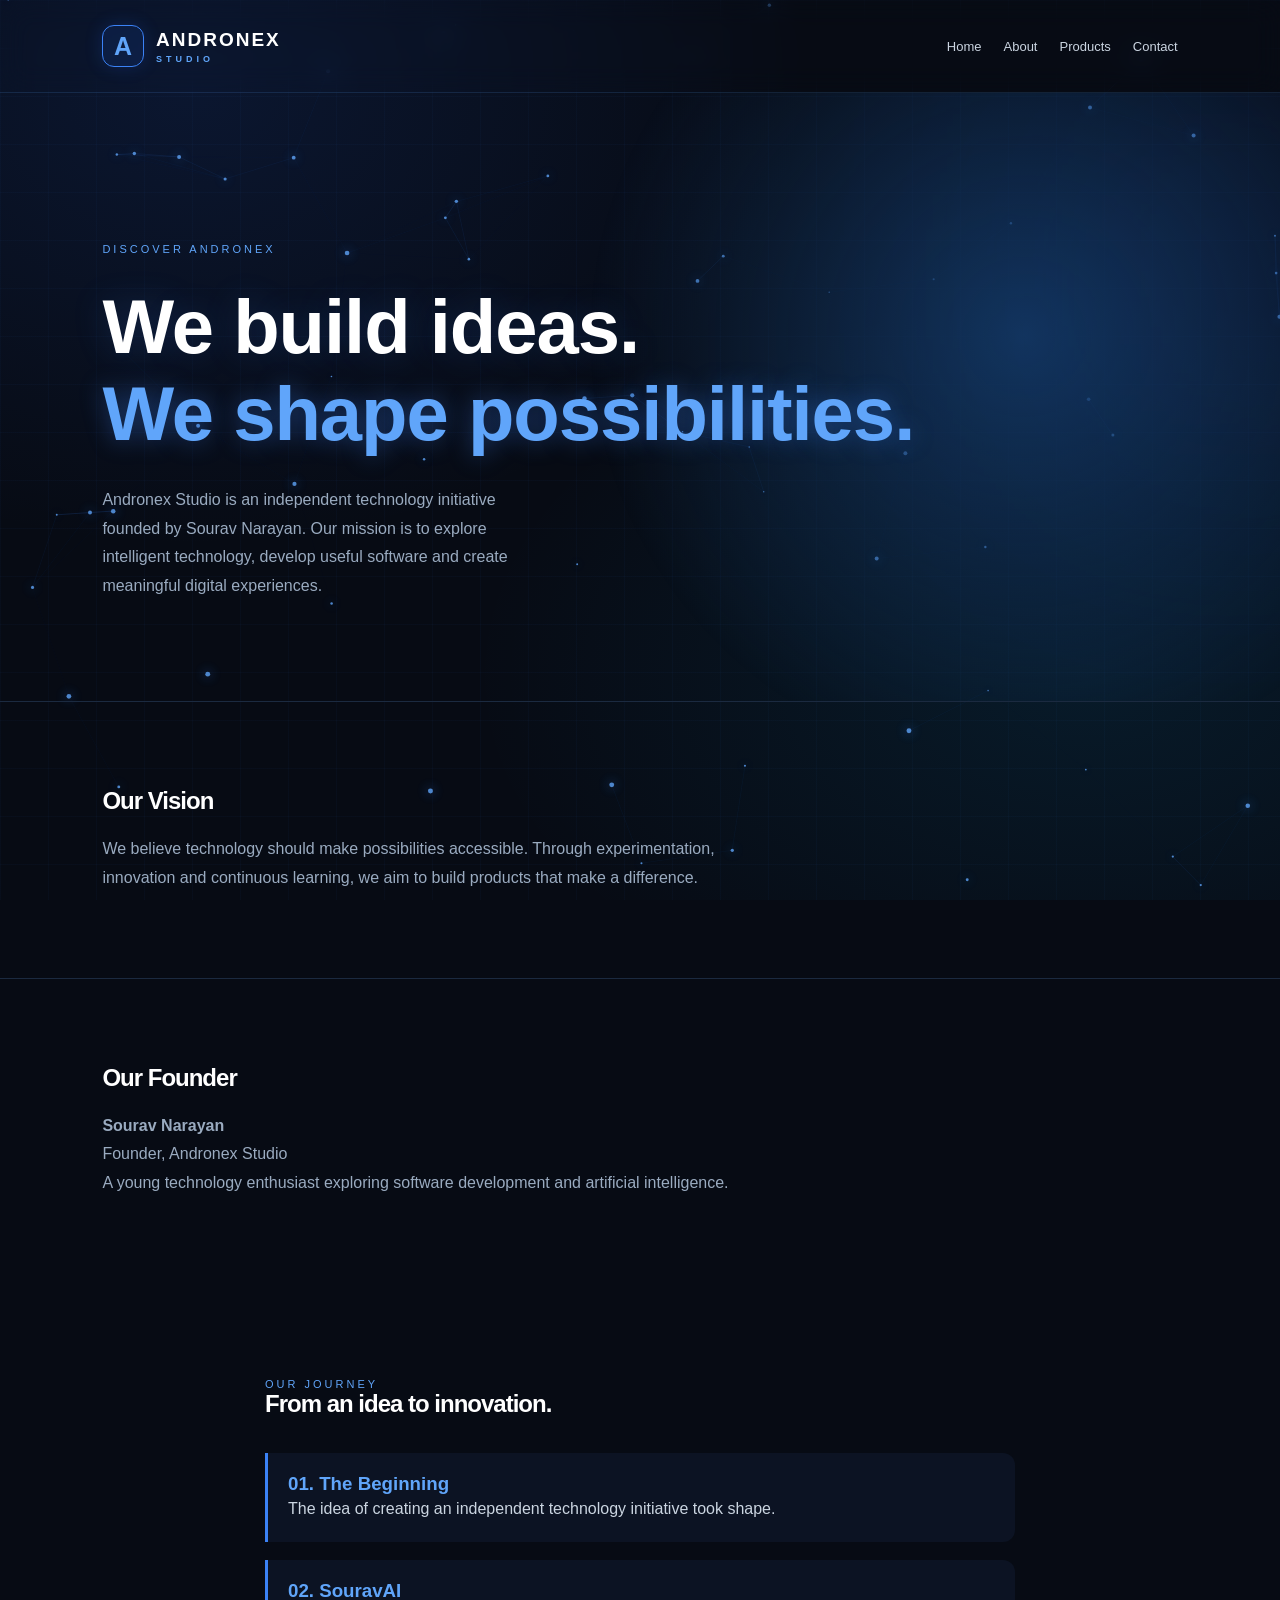
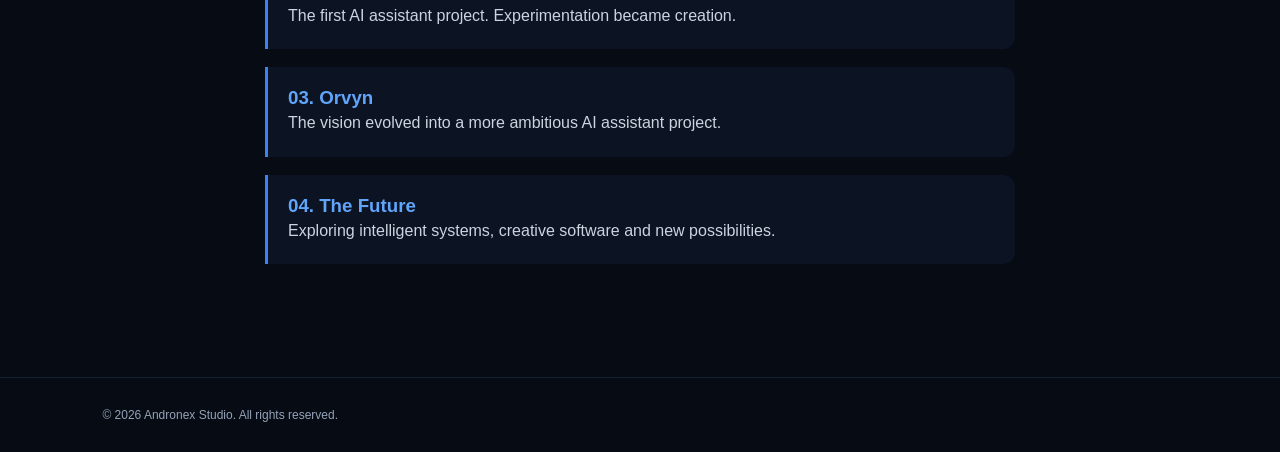
==== about.html @ 6e64b2ae "Add files via upload Andronexstudio website" ====
<!DOCTYPE html>
<html lang="en">

<head>
  <meta name="theme-color" content="#070b14">
  <meta name="robots" content="index, follow">
  <meta charset="UTF-8">
  <meta name="viewport" content="width=device-width, initial-scale=1.0">
  <meta name="theme-color" content="#070b14">
  <meta name="description" content="Discover Andronex Studio, its founder, vision and journey from SouravAI to Orvyn.">

  <title>About | Andronex Studio</title>
  <link rel="stylesheet" href="styles.css">
</head>

<body>

<canvas id="neural-bg"></canvas>

<header>
  <a href="index.html" class="brand">
    <div class="brand-symbol">A</div>
    <div class="brand-name">
      ANDRONEX
      <span>STUDIO</span>
    </div>
  </a>

  <nav>
    <a href="index.html">Home</a>
    <a href="about.html">About</a>
    <a href="products.html">Products</a>
    <a href="contact.html">Contact</a>
  </nav>
</header>

<main class="hero">

  <div class="tag">DISCOVER ANDRONEX</div>

  <h1>
    We build ideas.<br>
    <span>We shape possibilities.</span>
  </h1>

  <p>
    Andronex Studio is an independent technology
    initiative founded by Sourav Narayan.

    Our mission is to explore intelligent technology,
    develop useful software and create meaningful
    digital experiences.
  </p>

</main>

<section class="about">

  <h2>Our Vision</h2>

  <p>
    We believe technology should make possibilities
    accessible. Through experimentation, innovation
    and continuous learning, we aim to build products
    that make a difference.
  </p>

</section>

<section class="about">

  <h2>Our Founder</h2>

  <p>
    <strong>Sourav Narayan</strong><br>
    Founder, Andronex Studio
  </p>

  <p>
    A young technology enthusiast exploring software
    development and artificial intelligence.
  </p>

</section>

<section class="timeline">

  <div class="tag">OUR JOURNEY</div>

  <h2>From an idea to innovation.</h2>

  <div class="timeline-card">
    <h3>01. The Beginning</h3>
    <p>
      The idea of creating an independent
      technology initiative took shape.
    </p>
  </div>

  <div class="timeline-card">
    <h3>02. SouravAI</h3>
    <p>
      The first AI assistant project.
      Experimentation became creation.
    </p>
  </div>

  <div class="timeline-card">
    <h3>03. Orvyn</h3>
    <p>
      The vision evolved into a more ambitious
      AI assistant project.
    </p>
  </div>

  <div class="timeline-card">
    <h3>04. The Future</h3>
    <p>
      Exploring intelligent systems,
      creative software and new possibilities.
    </p>
  </div>

</section>

<footer>
  © 2026 Andronex Studio. All rights reserved.
</footer>

<script src="script.js"></script>

</body>
</html>
---- styles.css ----
* {
  margin: 0;
  padding: 0;
  box-sizing: border-box;
}

body {
  background: #070b14;
  color: white;
  font-family: Arial, sans-serif;
}

header {
  display: flex;
  justify-content: space-between;
  align-items: center;
  padding: 25px 8%;
  border-bottom: 1px solid #1b2a40;
}

.logo {
  font-size: 21px;
  font-weight: bold;
  letter-spacing: 2px;
}

.logo span {
  display: block;
  color: #60a5fa;
  font-size: 10px;
  letter-spacing: 5px;
}

nav {
  display: flex;
  gap: 22px;
}

nav a {
  color: #aabbd0;
  text-decoration: none;
  font-size: 13px;
}

nav a:hover {
  color: #60a5fa;
}

.hero {
  min-height: 590px;
  padding: 150px 8% 100px;
  background:
    radial-gradient(
      circle at 80% 40%,
      #12335b 0%,
      transparent 40%
    );
}

.tag {
  color: #60a5fa;
  font-size: 11px;
  letter-spacing: 3px;
}

h1 {
  font-size: clamp(38px, 7vw, 76px);
  margin: 28px 0;
  line-height: 1.15;
}

h1 span {
  color: #60a5fa;
}

.hero p {
  color: #9aabc0;
  max-width: 450px;
  line-height: 1.8;
}

.btn {
  display: inline-block;
  margin-top: 30px;
  padding: 15px 24px;
  background: #60a5fa;
  color: #07101e;
  text-decoration: none;
  border-radius: 5px;
  font-weight: bold;
}

.about {
  padding: 85px 8%;
  border-top: 1px solid #1b2a40;
}

.about h2 {
  margin-bottom: 20px;
}

.about p {
  color: #9aabc0;
  line-height: 1.8;
  max-width: 650px;
}

footer {
  padding: 30px 8%;
  color: #71839a;
  border-top: 1px solid #1b2a40;
  font-size: 12px;
}

@media(max-width: 600px) {
  header {
    flex-direction: column;
    gap: 20px;
  }

  nav {
    gap: 13px;
    flex-wrap: wrap;
    justify-content: center;
  }

  .hero {
    padding-top: 110px;
  }
}

/* ===== ANDRONEX PREMIUM UPGRADE ===== */

html {
    scroll-behavior: smooth;
}

body {
    background:
        radial-gradient(ellipse at 15% 10%, rgba(37, 99, 235, 0.13), transparent 40%),
        radial-gradient(ellipse at 85% 75%, rgba(14, 165, 233, 0.10), transparent 40%),
        #070b14;
    background-attachment: fixed;
}

/* Selection */
::selection {
    background: #2563eb;
    color: white;
}

/* Header */
header {
    backdrop-filter: blur(14px);
    -webkit-backdrop-filter: blur(14px);
    border-bottom: 1px solid rgba(96, 165, 250, 0.15);
}

/* Navigation */
nav a {
    transition: color 0.3s ease, text-shadow 0.3s ease;
}

nav a:hover {
    color: #60a5fa;
    text-shadow: 0 0 12px rgba(96, 165, 250, 0.7);
}

/* Main headings */
h1, h2 {
    letter-spacing: -1px;
}

h1 {
    text-shadow: 0 0 35px rgba(59, 130, 246, 0.2);
}

/* Buttons and links */
button, .btn {
    transition: all 0.3s ease;
}

button:hover, .btn:hover {
    transform: translateY(-3px);
    box-shadow: 0 0 22px rgba(59, 130, 246, 0.35);
}

/* Cards */
.card, .product-card {
    background: rgba(15, 23, 42, 0.65);
    border: 1px solid rgba(96, 165, 250, 0.16);
    border-radius: 16px;
    padding: 24px;
    transition: all 0.3s ease;
}

.card:hover, .product-card:hover {
    transform: translateY(-6px);
    border-color: rgba(96, 165, 250, 0.6);
    box-shadow: 0 12px 35px rgba(0, 80, 255, 0.12);
}

/* Footer */
footer {
    border-top: 1px solid rgba(96, 165, 250, 0.15);
    color: #94a3b8;
}

/* Mobile adjustments */
@media (max-width: 600px) {
    h1 {
        font-size: 2.2rem;
    }

    .card, .product-card {
        padding: 18px;
    }
}

/* ===== ANDRONEX BRAND IDENTITY ===== */

.brand {
    display: flex;
    align-items: center;
    gap: 12px;
    text-decoration: none;
}

.brand-symbol {
    width: 42px;
    height: 42px;
    display: grid;
    place-items: center;
    border: 1px solid #3b82f6;
    border-radius: 12px;
    color: #60a5fa;
    font-size: 25px;
    font-weight: 900;
    background: rgba(37, 99, 235, 0.12);
    box-shadow: 0 0 18px rgba(37, 99, 235, 0.2);
}

.brand-name {
    color: white;
    font-size: 19px;
    font-weight: 800;
    letter-spacing: 2px;
}

.brand-name span {
    display: block;
    color: #60a5fa;
    font-size: 9px;
    letter-spacing: 4px;
    margin-top: 3px;
}

/* Hero branding */
.hero {
    position: relative;
    overflow: hidden;
}

.hero::before {
    content: "";
    position: absolute;
    width: 260px;
    height: 260px;
    background: #2563eb;
    filter: blur(140px);
    opacity: 0.16;
    top: 10%;
    right: -80px;
    pointer-events: none;
}

.hero h1 span {
    color: #60a5fa;
    text-shadow: 0 0 25px rgba(59, 130, 246, 0.4);
}

header {
    display: flex;
    align-items: center;
    justify-content: space-between;
    flex-wrap: wrap;
    gap: 15px;
}

nav {
    display: flex;
    align-items: center;
    gap: 22px;
}

@media (max-width: 600px) {
    header {
        justify-content: center;
    }

    nav {
        justify-content: center;
        flex-wrap: wrap;
        gap: 15px;
    }
}

/* ===== PRODUCTS SHOWCASE ===== */

.products-section {
    max-width: 1000px;
    margin: 40px auto 80px;
    padding: 20px;
    display: grid;
    grid-template-columns: repeat(2, 1fr);
    gap: 25px;
}

.product-card {
    min-height: 240px;
}

.product-card h2 {
    font-size: 32px;
    color: #60a5fa;
    letter-spacing: 3px;
}

.product-card p {
    color: #cbd5e1;
    line-height: 1.7;
}

.product-card .status {
    color: #60a5fa;
    font-size: 13px;
    margin-top: 20px;
}

@media (max-width: 600px) {
    .products-section {
        grid-template-columns: 1fr;
    }
}

/* ===== NEURAL NETWORK BACKGROUND ===== */

#neural-bg {
    position: fixed;
    inset: 0;
    width: 100%;
    height: 100%;
    z-index: -1;
    pointer-events: none;
    opacity: 0.8;
}

body {
    position: relative;
    isolation: isolate;
}

header, main, section, footer {
    position: relative;
    z-index: 1;
}

/* Subtle futuristic grid */
body::after {
    content: "";
    position: fixed;
    inset: 0;
    z-index: -1;
    pointer-events: none;
    background-image:
        linear-gradient(rgba(59,130,246,0.035) 1px, transparent 1px),
        linear-gradient(90deg, rgba(59,130,246,0.035) 1px, transparent 1px);
    background-size: 48px 48px;
}

/* ===== CINEMATIC ENTRANCE ===== */

@keyframes fadeUp {
    from {
        opacity: 0;
        transform: translateY(35px);
        filter: blur(8px);
    }

    to {
        opacity: 1;
        transform: translateY(0);
        filter: blur(0);
    }
}

@keyframes logoReveal {
    from {
        opacity: 0;
        transform: scale(0.8);
        filter: blur(10px);
    }

    to {
        opacity: 1;
        transform: scale(1);
        filter: blur(0);
    }
}

.brand {
    animation: logoReveal 1s ease-out both;
}

.hero .tag {
    animation: fadeUp 0.8s ease-out 0.2s both;
}

.hero h1 {
    animation: fadeUp 1s ease-out 0.4s both;
}

.hero p {
    animation: fadeUp 1s ease-out 0.6s both;
}

.hero .btn {
    animation: fadeUp 1s ease-out 0.8s both;
}

.about, .products-section {
    animation: fadeUp 1s ease-out both;
}

/* Respect reduced-motion preferences */
@media (prefers-reduced-motion: reduce) {
    *, *::before, *::after {
        animation-duration: 0.01ms !important;
        animation-iteration-count: 1 !important;
        scroll-behavior: auto !important;
    }
}

.btn {
    display: inline-block;
    padding: 14px 25px;
    border: 1px solid #3b82f6;
    border-radius: 8px;
    background: linear-gradient(135deg, #2563eb, #1d4ed8);
    color: white;
    text-decoration: none;
    font-weight: 600;
    box-shadow: 0 0 18px rgba(37, 99, 235, 0.25);
}

.btn:hover {
    background: linear-gradient(135deg, #3b82f6, #2563eb);
    box-shadow: 0 0 30px rgba(59, 130, 246, 0.55);
}

/* ===== PROFESSIONAL NAVIGATION ===== */

nav a {
    position: relative;
    text-decoration: none;
    color: #cbd5e1;
    padding: 8px 0;
}

nav a::after {
    content: "";
    position: absolute;
    bottom: 0;
    left: 0;
    width: 0;
    height: 2px;
    background: #60a5fa;
    transition: width 0.3s ease;
}

nav a:hover::after {
    width: 100%;
}

nav a:hover {
    color: #60a5fa;
}

@media(max-width: 600px) {
    nav {
        width: 100%;
        justify-content: center;
    }

    nav a {
        font-size: 13px;
    }
}
/* ===== STUDIO TIMELINE ===== */

.timeline {
    max-width: 800px;
    margin: 70px auto;
    padding: 25px;
}

.timeline h2 {
    margin-bottom: 35px;
}

.timeline-card {
    padding: 20px;
    margin: 18px 0;
    border-left: 3px solid #3b82f6;
    background: rgba(15, 23, 42, 0.7);
    border-radius: 0 12px 12px 0;
    transition: 0.3s ease;
}

.timeline-card:hover {
    transform: translateX(7px);
    background: rgba(30, 58, 138, 0.2);
}

.timeline-card h3 {
    color: #60a5fa;
}

.timeline-card p {
    color: #cbd5e1;
    line-height: 1.7;
}

/* ===== FINAL PERFORMANCE POLISH ===== */

img {
    max-width: 100%;
    height: auto;
}

* {
    box-sizing: border-box;
}

body {
    margin: 0;
    overflow-x: hidden;
}

a:focus-visible {
    outline: 2px solid #60a5fa;
    outline-offset: 5px;
}

@media (max-width: 600px) {
    .hero {
        padding: 70px 20px;
    }

    .about {
        padding: 30px 20px;
    }
}
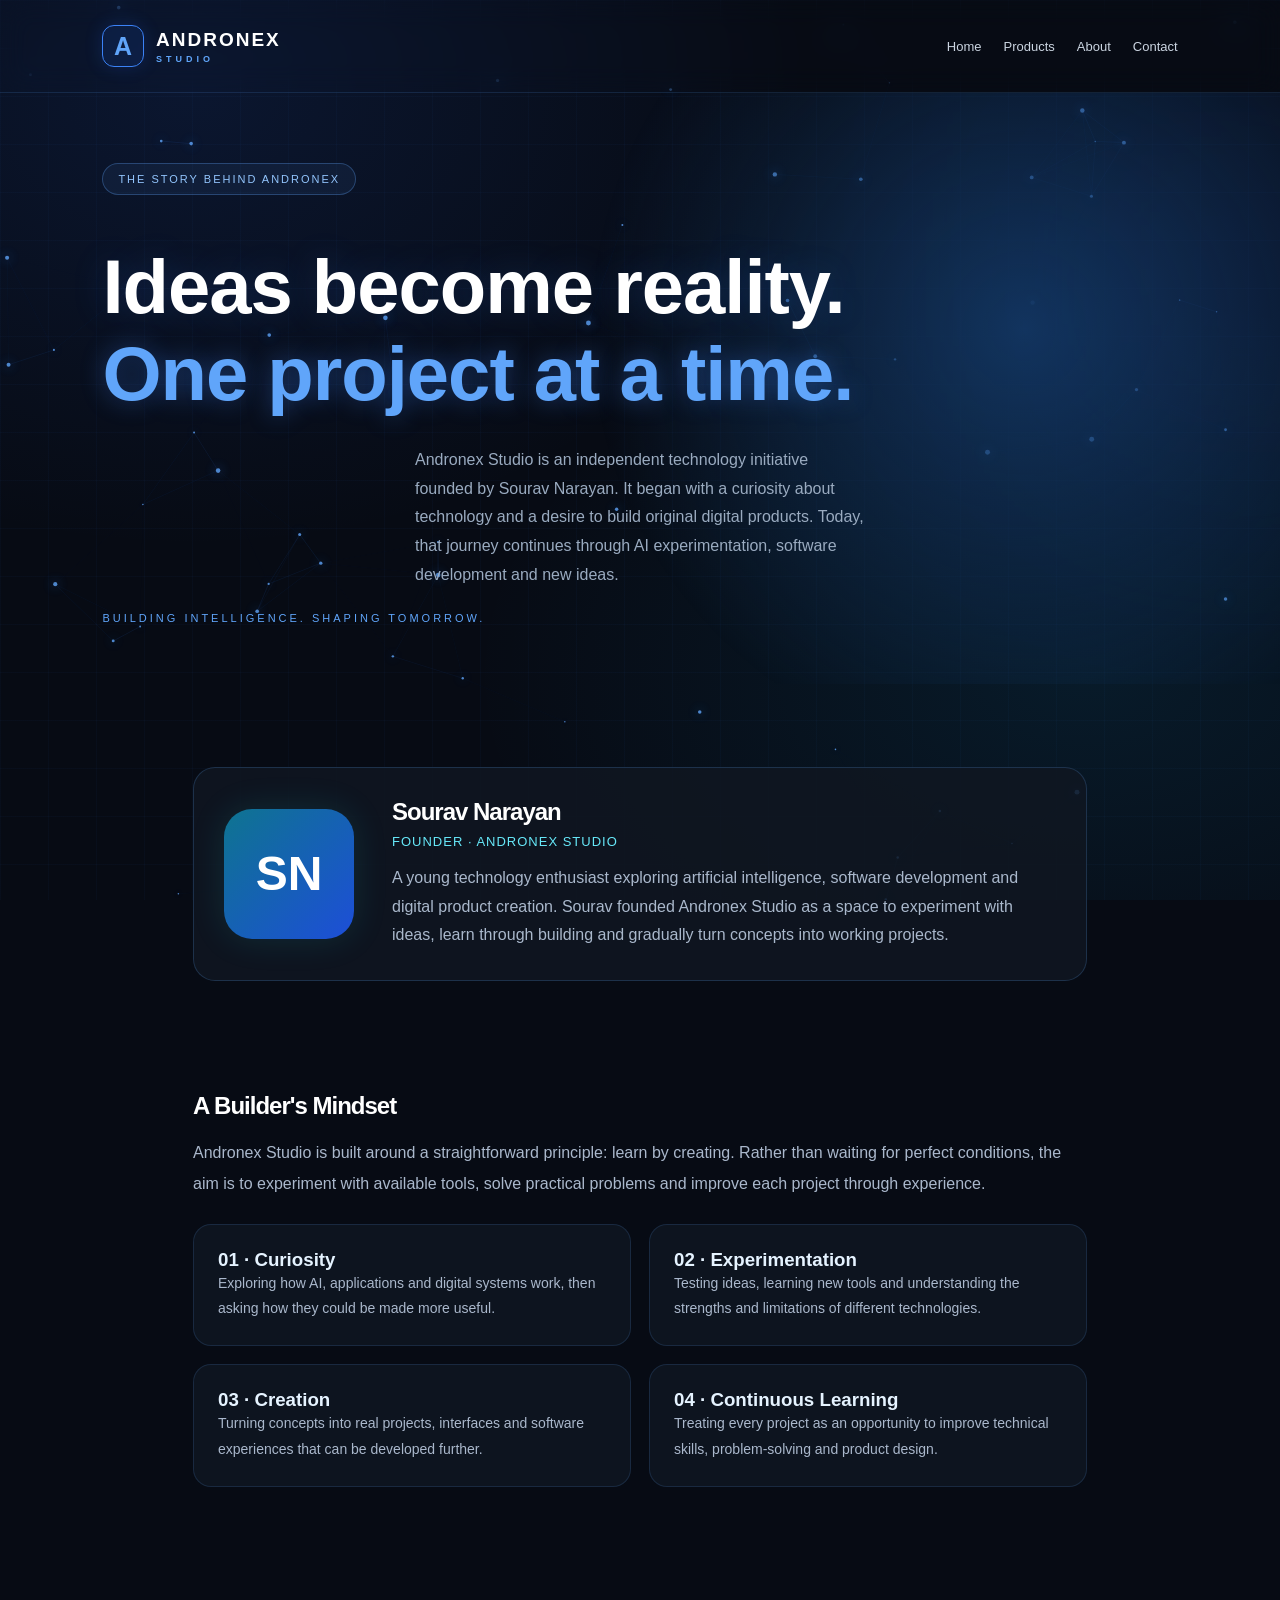
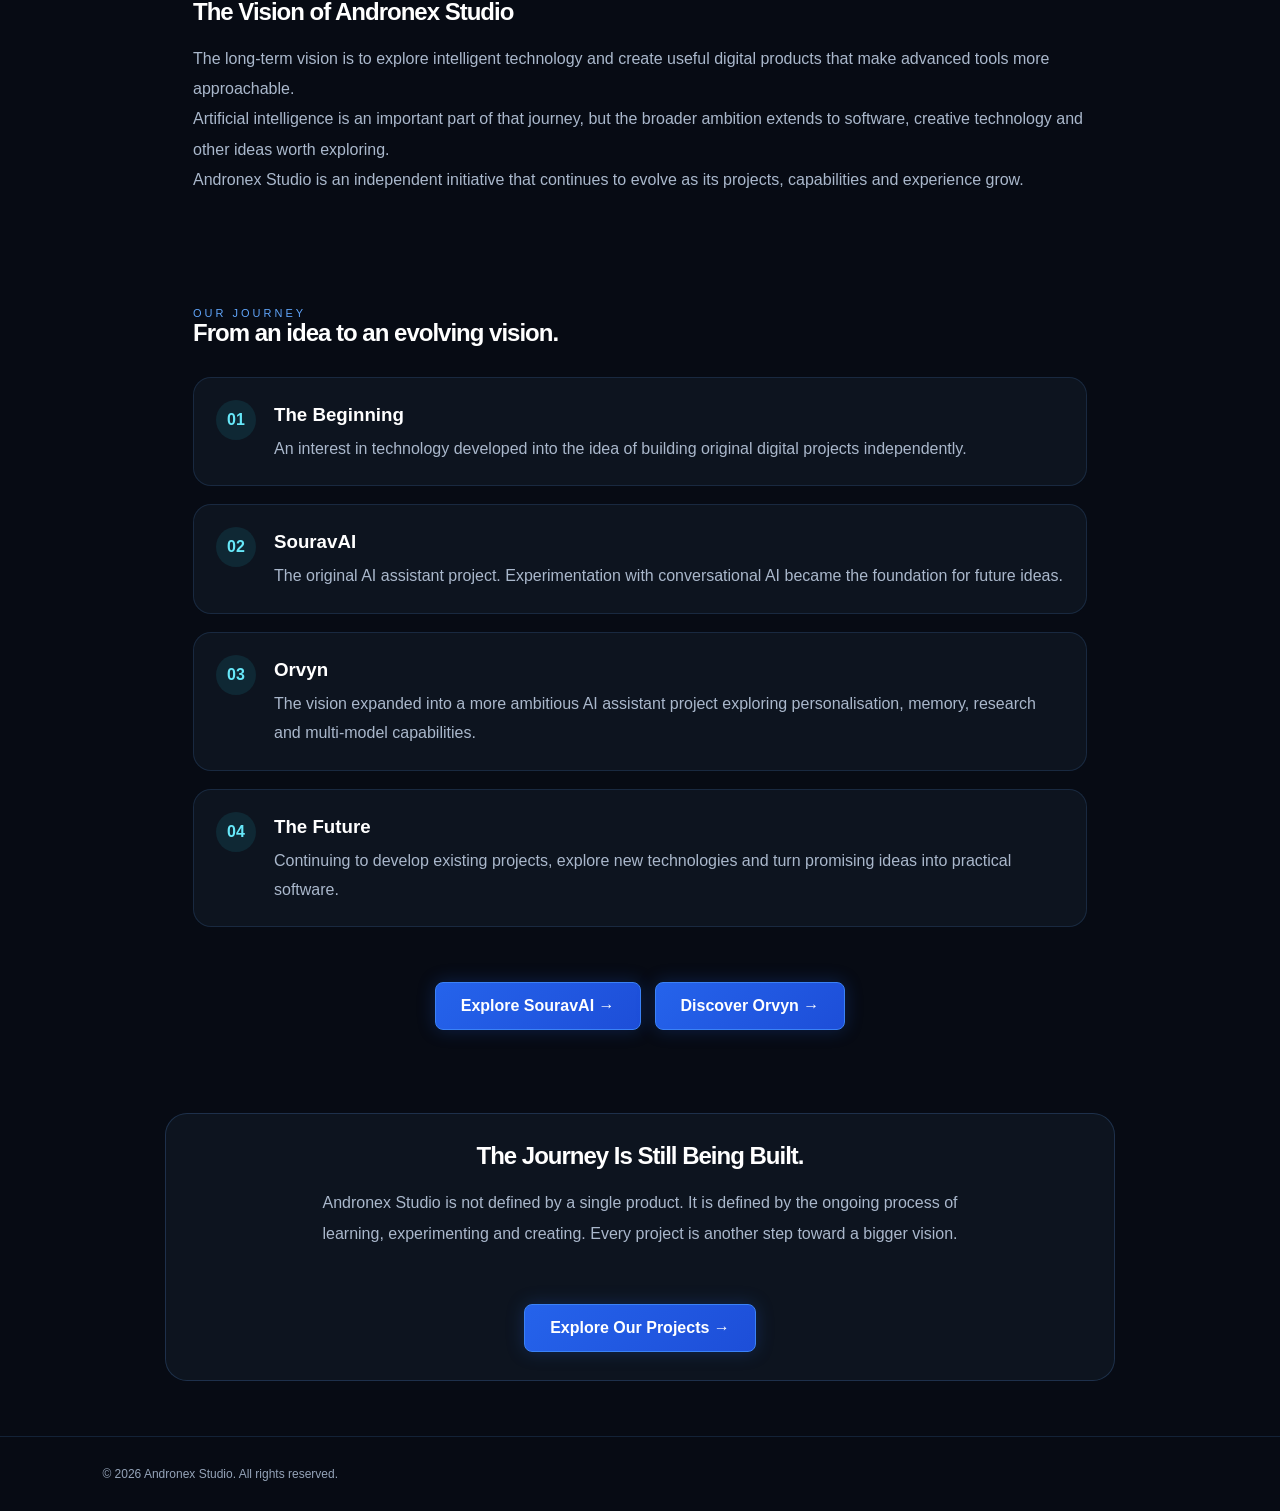
==== commit 1f6796ca: "Update about.html" ====
--- a/about.html
+++ b/about.html
@@ -1,134 +1,529 @@
-
 <!DOCTYPE html>
 <html lang="en">
 
 <head>
-  <meta name="theme-color" content="#070b14">
-  <meta name="robots" content="index, follow">
   <meta charset="UTF-8">
   <meta name="viewport" content="width=device-width, initial-scale=1.0">
   <meta name="theme-color" content="#070b14">
-  <meta name="description" content="Discover Andronex Studio, its founder, vision and journey from SouravAI to Orvyn.">
-
-  <title>About | Andronex Studio</title>
+  <meta name="robots" content="index, follow">
+
+  <meta
+    name="description"
+    content="Meet Sourav Narayan, founder of Andronex Studio, and discover the vision and journey behind SouravAI and Orvyn."
+  >
+
+  <title>Founder & Our Story | Andronex Studio</title>
+
   <link rel="stylesheet" href="styles.css">
+
+  <style>
+    .founder-hero {
+      padding-top: 70px;
+      padding-bottom: 60px;
+    }
+
+    .founder-label {
+      display: inline-block;
+      padding: 9px 15px;
+      border: 1px solid rgba(96, 165, 250, 0.3);
+      border-radius: 30px;
+      color: #93c5fd;
+      background: rgba(96, 165, 250, 0.07);
+      font-size: 11px;
+      letter-spacing: 2px;
+      margin-bottom: 20px;
+    }
+
+    .founder-hero h1 span {
+      color: #60a5fa;
+    }
+
+    .founder-description {
+      max-width: 700px;
+      margin: 22px auto;
+      color: #aab8cc;
+      line-height: 1.9;
+    }
+
+    .founder-section {
+      max-width: 950px;
+      margin: 55px auto;
+      padding: 28px;
+    }
+
+    .founder-section h2 {
+      margin-bottom: 18px;
+    }
+
+    .founder-section > p {
+      color: #aab8cc;
+      line-height: 1.9;
+    }
+
+    .founder-profile {
+      display: grid;
+      grid-template-columns: 140px 1fr;
+      align-items: center;
+      gap: 28px;
+      padding: 30px;
+      border: 1px solid rgba(96, 165, 250, 0.2);
+      border-radius: 22px;
+      background: rgba(16, 23, 34, 0.85);
+    }
+
+    .founder-avatar {
+      display: grid;
+      place-items: center;
+      width: 130px;
+      height: 130px;
+      border-radius: 28px;
+      background: linear-gradient(135deg, #0e7490, #1d4ed8);
+      color: white;
+      font-size: 48px;
+      font-weight: 800;
+      box-shadow: 0 0 35px rgba(34, 211, 238, 0.13);
+    }
+
+    .founder-profile h2 {
+      margin: 0 0 8px;
+    }
+
+    .founder-role {
+      color: #67e8f9;
+      font-size: 13px;
+      letter-spacing: 1px;
+      margin-bottom: 15px;
+    }
+
+    .founder-profile p {
+      color: #aab8cc;
+      line-height: 1.8;
+      margin-bottom: 0;
+    }
+
+    .founder-grid {
+      display: grid;
+      grid-template-columns: repeat(2, minmax(0, 1fr));
+      gap: 18px;
+      margin-top: 25px;
+    }
+
+    .founder-card {
+      padding: 24px;
+      border: 1px solid rgba(96, 165, 250, 0.15);
+      border-radius: 18px;
+      background: rgba(16, 23, 34, 0.8);
+      transition: transform 0.25s ease, border-color 0.25s ease;
+    }
+
+    .founder-card:hover {
+      transform: translateY(-4px);
+      border-color: rgba(96, 165, 250, 0.55);
+    }
+
+    .founder-card h3 {
+      margin-top: 0;
+      color: #e5f3ff;
+    }
+
+    .founder-card p {
+      color: #aab8cc;
+      line-height: 1.8;
+      font-size: 14px;
+      margin-bottom: 0;
+    }
+
+    .founder-timeline {
+      position: relative;
+      display: grid;
+      gap: 18px;
+      margin-top: 30px;
+    }
+
+    .founder-timeline-card {
+      display: flex;
+      align-items: flex-start;
+      gap: 18px;
+      padding: 22px;
+      border: 1px solid rgba(96, 165, 250, 0.15);
+      border-radius: 18px;
+      background: rgba(16, 23, 34, 0.8);
+    }
+
+    .timeline-number {
+      flex-shrink: 0;
+      display: grid;
+      place-items: center;
+      width: 40px;
+      height: 40px;
+      border-radius: 50%;
+      background: rgba(34, 211, 238, 0.1);
+      color: #67e8f9;
+      font-weight: 800;
+    }
+
+    .founder-timeline-card h3 {
+      margin: 4px 0 9px;
+    }
+
+    .founder-timeline-card p {
+      color: #aab8cc;
+      line-height: 1.8;
+      margin: 0;
+    }
+
+    .founder-project-links {
+      display: flex;
+      justify-content: center;
+      gap: 14px;
+      flex-wrap: wrap;
+      margin-top: 25px;
+    }
+
+    .founder-cta {
+      text-align: center;
+      border: 1px solid rgba(96, 165, 250, 0.2);
+      border-radius: 22px;
+      background: rgba(16, 23, 34, 0.8);
+    }
+
+    .founder-cta p {
+      max-width: 650px;
+      margin: 15px auto 25px;
+      color: #aab8cc;
+      line-height: 1.9;
+    }
+
+    @media (max-width: 600px) {
+      .founder-hero {
+        padding-top: 40px;
+      }
+
+      .founder-section {
+        margin: 30px auto;
+        padding: 20px 16px;
+      }
+
+      .founder-profile {
+        grid-template-columns: 1fr;
+        text-align: center;
+        justify-items: center;
+        padding: 25px 20px;
+      }
+
+      .founder-avatar {
+        width: 105px;
+        height: 105px;
+        font-size: 38px;
+      }
+
+      .founder-grid {
+        grid-template-columns: 1fr;
+      }
+
+      .founder-timeline-card {
+        padding: 18px;
+        gap: 13px;
+      }
+
+      .founder-project-links .btn {
+        width: 100%;
+        text-align: center;
+      }
+    }
+
+    @media (prefers-reduced-motion: reduce) {
+      .founder-card {
+        transition: none;
+      }
+    }
+  </style>
 </head>
 
 <body>
 
-<canvas id="neural-bg"></canvas>
-
-<header>
-  <a href="index.html" class="brand">
-    <div class="brand-symbol">A</div>
-    <div class="brand-name">
-      ANDRONEX
-      <span>STUDIO</span>
+  <canvas id="neural-bg"></canvas>
+
+  <!-- HEADER -->
+  <header>
+    <a href="index.html" class="brand">
+      <div class="brand-symbol">A</div>
+      <div class="brand-name">
+        ANDRONEX<span>STUDIO</span>
+      </div>
+    </a>
+
+    <nav>
+      <a href="index.html">Home</a>
+      <a href="products.html">Products</a>
+      <a href="about.html">About</a>
+      <a href="contact.html">Contact</a>
+    </nav>
+  </header>
+
+  <!-- HERO -->
+  <main class="hero founder-hero">
+
+    <div class="founder-label">
+      THE STORY BEHIND ANDRONEX
     </div>
-  </a>
-
-  <nav>
-    <a href="index.html">Home</a>
-    <a href="about.html">About</a>
-    <a href="products.html">Products</a>
-    <a href="contact.html">Contact</a>
-  </nav>
-</header>
-
-<main class="hero">
-
-  <div class="tag">DISCOVER ANDRONEX</div>
-
-  <h1>
-    We build ideas.<br>
-    <span>We shape possibilities.</span>
-  </h1>
-
-  <p>
-    Andronex Studio is an independent technology
-    initiative founded by Sourav Narayan.
-
-    Our mission is to explore intelligent technology,
-    develop useful software and create meaningful
-    digital experiences.
-  </p>
-
-</main>
-
-<section class="about">
-
-  <h2>Our Vision</h2>
-
-  <p>
-    We believe technology should make possibilities
-    accessible. Through experimentation, innovation
-    and continuous learning, we aim to build products
-    that make a difference.
-  </p>
-
-</section>
-
-<section class="about">
-
-  <h2>Our Founder</h2>
-
-  <p>
-    <strong>Sourav Narayan</strong><br>
-    Founder, Andronex Studio
-  </p>
-
-  <p>
-    A young technology enthusiast exploring software
-    development and artificial intelligence.
-  </p>
-
-</section>
-
-<section class="timeline">
-
-  <div class="tag">OUR JOURNEY</div>
-
-  <h2>From an idea to innovation.</h2>
-
-  <div class="timeline-card">
-    <h3>01. The Beginning</h3>
+
+    <h1>
+      Ideas become reality.<br>
+      <span>One project at a time.</span>
+    </h1>
+
+    <p class="founder-description">
+      Andronex Studio is an independent technology
+      initiative founded by Sourav Narayan.
+
+      It began with a curiosity about technology
+      and a desire to build original digital products.
+      Today, that journey continues through AI
+      experimentation, software development and
+      new ideas.
+    </p>
+
+    <div class="tag">
+      BUILDING INTELLIGENCE. SHAPING TOMORROW.
+    </div>
+
+  </main>
+
+  <!-- FOUNDER PROFILE -->
+  <section class="founder-section">
+
+    <div class="founder-profile">
+
+      <div class="founder-avatar" aria-label="Sourav Narayan initials">
+        SN
+      </div>
+
+      <div>
+        <h2>Sourav Narayan</h2>
+
+        <div class="founder-role">
+          FOUNDER · ANDRONEX STUDIO
+        </div>
+
+        <p>
+          A young technology enthusiast exploring
+          artificial intelligence, software development
+          and digital product creation.
+
+          Sourav founded Andronex Studio as a space
+          to experiment with ideas, learn through
+          building and gradually turn concepts into
+          working projects.
+        </p>
+      </div>
+
+    </div>
+
+  </section>
+
+  <!-- FOUNDER'S APPROACH -->
+  <section class="founder-section">
+
+    <h2>A Builder's Mindset</h2>
+
     <p>
-      The idea of creating an independent
-      technology initiative took shape.
+      Andronex Studio is built around a straightforward
+      principle: learn by creating.
+
+      Rather than waiting for perfect conditions,
+      the aim is to experiment with available tools,
+      solve practical problems and improve each
+      project through experience.
     </p>
-  </div>
-
-  <div class="timeline-card">
-    <h3>02. SouravAI</h3>
+
+    <div class="founder-grid">
+
+      <article class="founder-card">
+        <h3>01 · Curiosity</h3>
+
+        <p>
+          Exploring how AI, applications and digital
+          systems work, then asking how they could
+          be made more useful.
+        </p>
+      </article>
+
+      <article class="founder-card">
+        <h3>02 · Experimentation</h3>
+
+        <p>
+          Testing ideas, learning new tools and
+          understanding the strengths and limitations
+          of different technologies.
+        </p>
+      </article>
+
+      <article class="founder-card">
+        <h3>03 · Creation</h3>
+
+        <p>
+          Turning concepts into real projects,
+          interfaces and software experiences
+          that can be developed further.
+        </p>
+      </article>
+
+      <article class="founder-card">
+        <h3>04 · Continuous Learning</h3>
+
+        <p>
+          Treating every project as an opportunity
+          to improve technical skills, problem-solving
+          and product design.
+        </p>
+      </article>
+
+    </div>
+
+  </section>
+
+  <!-- VISION -->
+  <section class="founder-section">
+
+    <h2>The Vision of Andronex Studio</h2>
+
     <p>
-      The first AI assistant project.
-      Experimentation became creation.
+      The long-term vision is to explore intelligent
+      technology and create useful digital products
+      that make advanced tools more approachable.
     </p>
-  </div>
-
-  <div class="timeline-card">
-    <h3>03. Orvyn</h3>
+
     <p>
-      The vision evolved into a more ambitious
-      AI assistant project.
+      Artificial intelligence is an important part
+      of that journey, but the broader ambition
+      extends to software, creative technology
+      and other ideas worth exploring.
     </p>
-  </div>
-
-  <div class="timeline-card">
-    <h3>04. The Future</h3>
+
     <p>
-      Exploring intelligent systems,
-      creative software and new possibilities.
+      Andronex Studio is an independent initiative
+      that continues to evolve as its projects,
+      capabilities and experience grow.
     </p>
-  </div>
-
-</section>
-
-<footer>
-  © 2026 Andronex Studio. All rights reserved.
-</footer>
-
-<script src="script.js"></script>
+
+  </section>
+
+  <!-- TIMELINE -->
+  <section class="founder-section">
+
+    <div class="tag">OUR JOURNEY</div>
+
+    <h2>From an idea to an evolving vision.</h2>
+
+    <div class="founder-timeline">
+
+      <article class="founder-timeline-card">
+
+        <div class="timeline-number">01</div>
+
+        <div>
+          <h3>The Beginning</h3>
+
+          <p>
+            An interest in technology developed into
+            the idea of building original digital
+            projects independently.
+          </p>
+        </div>
+
+      </article>
+
+      <article class="founder-timeline-card">
+
+        <div class="timeline-number">02</div>
+
+        <div>
+          <h3>SouravAI</h3>
+
+          <p>
+            The original AI assistant project.
+            Experimentation with conversational AI
+            became the foundation for future ideas.
+          </p>
+        </div>
+
+      </article>
+
+      <article class="founder-timeline-card">
+
+        <div class="timeline-number">03</div>
+
+        <div>
+          <h3>Orvyn</h3>
+
+          <p>
+            The vision expanded into a more ambitious
+            AI assistant project exploring
+            personalisation, memory, research
+            and multi-model capabilities.
+          </p>
+        </div>
+
+      </article>
+
+      <article class="founder-timeline-card">
+
+        <div class="timeline-number">04</div>
+
+        <div>
+          <h3>The Future</h3>
+
+          <p>
+            Continuing to develop existing projects,
+            explore new technologies and turn
+            promising ideas into practical software.
+          </p>
+        </div>
+
+      </article>
+
+    </div>
+
+    <div class="founder-project-links">
+
+      <a href="souravai.html" class="btn">
+        Explore SouravAI →
+      </a>
+
+      <a href="orvyn.html" class="btn">
+        Discover Orvyn →
+      </a>
+
+    </div>
+
+  </section>
+
+  <!-- CLOSING -->
+  <section class="founder-section founder-cta">
+
+    <h2>The Journey Is Still Being Built.</h2>
+
+    <p>
+      Andronex Studio is not defined by a single
+      product. It is defined by the ongoing process
+      of learning, experimenting and creating.
+
+      Every project is another step toward
+      a bigger vision.
+    </p>
+
+    <a href="products.html" class="btn">
+      Explore Our Projects →
+    </a>
+
+  </section>
+
+  <footer>
+    © 2026 Andronex Studio. All rights reserved.
+  </footer>
+
+  <script src="script.js"></script>
 
 </body>
-</html>
+  </html>
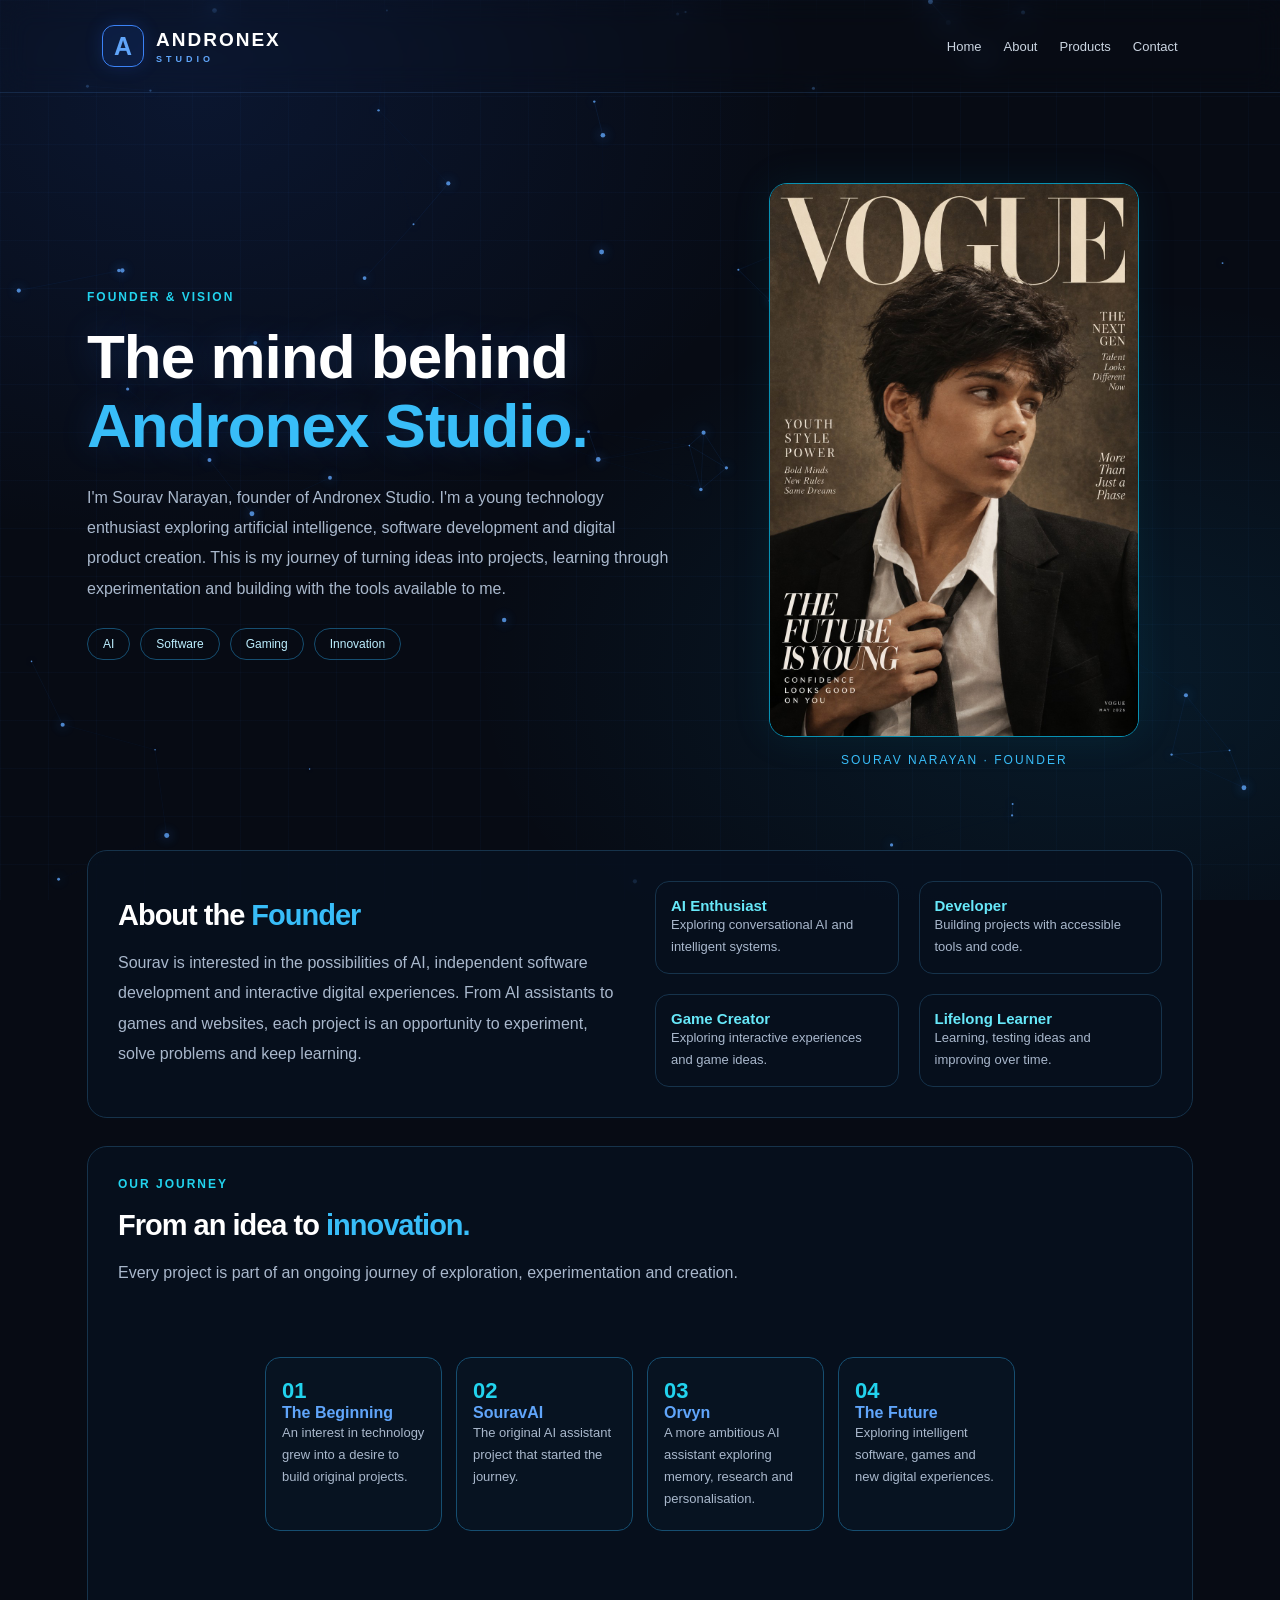
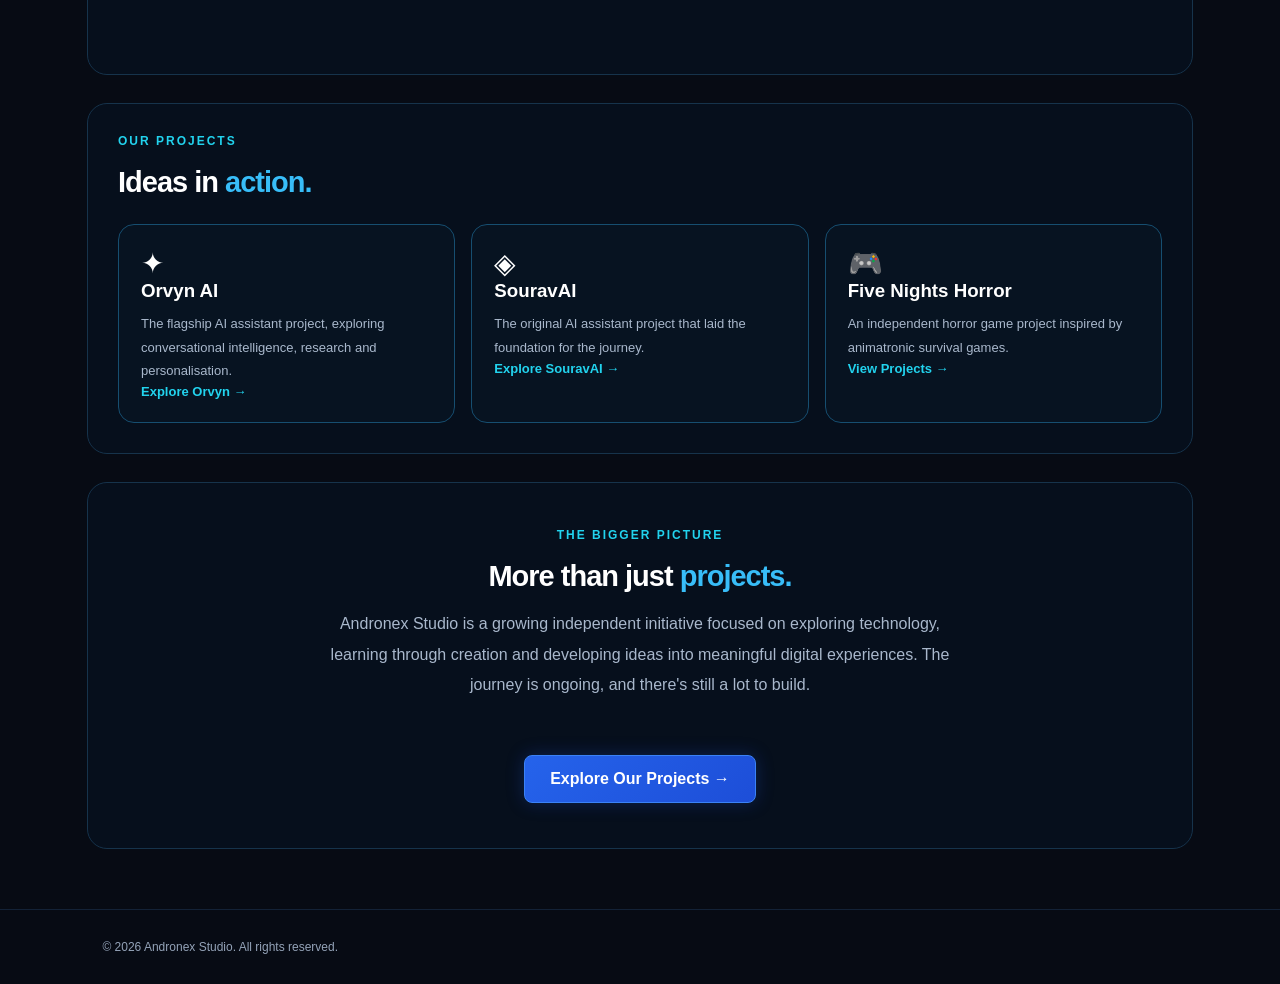
==== commit 94c656fd: "Update about.html" ====
--- a/about.html
+++ b/about.html
@@ -1,239 +1,269 @@
 <!DOCTYPE html>
 <html lang="en">
-
 <head>
   <meta charset="UTF-8">
   <meta name="viewport" content="width=device-width, initial-scale=1.0">
-  <meta name="theme-color" content="#070b14">
-  <meta name="robots" content="index, follow">
-
-  <meta
-    name="description"
-    content="Meet Sourav Narayan, founder of Andronex Studio, and discover the vision and journey behind SouravAI and Orvyn."
-  >
-
-  <title>Founder & Our Story | Andronex Studio</title>
-
+  <meta name="theme-color" content="#050b15">
+
+  <meta name="description"
+    content="Meet Sourav Narayan, founder of Andronex Studio. Explore the vision, story and projects behind Orvyn AI, SouravAI and more.">
+
+  <title>Founder | Andronex Studio</title>
   <link rel="stylesheet" href="styles.css">
 
   <style>
+    .founder-page {
+      max-width: 1150px;
+      margin: auto;
+      padding: 35px 22px 60px;
+    }
+
     .founder-hero {
-      padding-top: 70px;
-      padding-bottom: 60px;
-    }
-
-    .founder-label {
-      display: inline-block;
-      padding: 9px 15px;
-      border: 1px solid rgba(96, 165, 250, 0.3);
+      display: grid;
+      grid-template-columns: 1.1fr .9fr;
+      gap: 45px;
+      align-items: center;
+      padding: 55px 0;
+    }
+
+    .eyebrow {
+      color: #22d3ee;
+      font-size: 12px;
+      font-weight: 700;
+      letter-spacing: 2px;
+      margin-bottom: 18px;
+    }
+
+    .founder-copy h1 {
+      font-size: clamp(36px, 5vw, 62px);
+      line-height: 1.12;
+      margin: 0 0 22px;
+    }
+
+    .founder-copy h1 span,
+    .section-title span {
+      color: #38bdf8;
+    }
+
+    .founder-copy p,
+    .section-description {
+      color: #a9b8cc;
+      line-height: 1.9;
+    }
+
+    .skill-tags {
+      display: flex;
+      gap: 10px;
+      flex-wrap: wrap;
+      margin-top: 24px;
+    }
+
+    .skill-tags span {
+      padding: 8px 15px;
+      border: 1px solid #164e70;
       border-radius: 30px;
-      color: #93c5fd;
-      background: rgba(96, 165, 250, 0.07);
-      font-size: 11px;
+      color: #bdefff;
+      font-size: 12px;
+    }
+
+    .portrait-wrap {
+      max-width: 370px;
+      width: 100%;
+      margin: auto;
+    }
+
+    .founder-portrait {
+      display: block;
+      width: 100%;
+      border-radius: 18px;
+      border: 1px solid #0891b2;
+      box-shadow: 0 0 40px #0891b21a;
+    }
+
+    .portrait-caption {
+      text-align: center;
+      color: #38bdf8;
+      font-size: 12px;
       letter-spacing: 2px;
-      margin-bottom: 20px;
-    }
-
-    .founder-hero h1 span {
-      color: #60a5fa;
-    }
-
-    .founder-description {
-      max-width: 700px;
-      margin: 22px auto;
-      color: #aab8cc;
-      line-height: 1.9;
-    }
-
-    .founder-section {
-      max-width: 950px;
-      margin: 55px auto;
-      padding: 28px;
-    }
-
-    .founder-section h2 {
-      margin-bottom: 18px;
-    }
-
-    .founder-section > p {
-      color: #aab8cc;
-      line-height: 1.9;
-    }
-
-    .founder-profile {
+      margin-top: 16px;
+    }
+
+    .section-panel {
+      margin-top: 28px;
+      padding: 30px;
+      border: 1px solid #16334b;
+      border-radius: 20px;
+      background: rgba(7, 17, 31, .82);
+    }
+
+    .section-title {
+      font-size: 29px;
+      margin: 0 0 16px;
+    }
+
+    .about-grid {
       display: grid;
-      grid-template-columns: 140px 1fr;
+      grid-template-columns: 1fr 1fr;
+      gap: 30px;
       align-items: center;
-      gap: 28px;
-      padding: 30px;
-      border: 1px solid rgba(96, 165, 250, 0.2);
-      border-radius: 22px;
-      background: rgba(16, 23, 34, 0.85);
-    }
-
-    .founder-avatar {
+    }
+
+    .qualities {
       display: grid;
-      place-items: center;
-      width: 130px;
-      height: 130px;
-      border-radius: 28px;
-      background: linear-gradient(135deg, #0e7490, #1d4ed8);
-      color: white;
-      font-size: 48px;
+      grid-template-columns: 1fr 1fr;
+      gap: 20px;
+    }
+
+    .quality {
+      padding: 15px;
+      border: 1px solid #16334b;
+      border-radius: 14px;
+    }
+
+    .quality h3 {
+      color: #67e8f9;
+      font-size: 15px;
+      margin-top: 0;
+    }
+
+    .quality p {
+      color: #a9b8cc;
+      font-size: 13px;
+      line-height: 1.7;
+      margin-bottom: 0;
+    }
+
+    .timeline {
+      display: grid;
+      grid-template-columns: repeat(4, 1fr);
+      gap: 14px;
+      margin-top: 25px;
+    }
+
+    .timeline-card {
+      padding: 20px 16px;
+      border: 1px solid #164e70;
+      border-radius: 15px;
+      background: #071321;
+    }
+
+    .timeline-number {
+      color: #22d3ee;
       font-weight: 800;
-      box-shadow: 0 0 35px rgba(34, 211, 238, 0.13);
-    }
-
-    .founder-profile h2 {
-      margin: 0 0 8px;
-    }
-
-    .founder-role {
-      color: #67e8f9;
+      font-size: 22px;
+    }
+
+    .timeline-card h3 {
+      font-size: 16px;
+    }
+
+    .timeline-card p {
+      color: #a9b8cc;
       font-size: 13px;
-      letter-spacing: 1px;
-      margin-bottom: 15px;
-    }
-
-    .founder-profile p {
-      color: #aab8cc;
+      line-height: 1.7;
+    }
+
+    .project-grid {
+      display: grid;
+      grid-template-columns: repeat(3, minmax(0, 1fr));
+      gap: 16px;
+      margin-top: 25px;
+    }
+
+    .project-card {
+      padding: 22px;
+      border: 1px solid #164e70;
+      border-radius: 16px;
+      background: #071321;
+      transition: transform .25s, border-color .25s;
+    }
+
+    .project-card:hover {
+      transform: translateY(-4px);
+      border-color: #22d3ee;
+    }
+
+    .project-icon {
+      font-size: 28px;
+    }
+
+    .project-card h3 {
+      margin-bottom: 10px;
+    }
+
+    .project-card p {
+      color: #a9b8cc;
+      font-size: 13px;
       line-height: 1.8;
-      margin-bottom: 0;
-    }
-
-    .founder-grid {
-      display: grid;
-      grid-template-columns: repeat(2, minmax(0, 1fr));
-      gap: 18px;
-      margin-top: 25px;
-    }
-
-    .founder-card {
-      padding: 24px;
-      border: 1px solid rgba(96, 165, 250, 0.15);
-      border-radius: 18px;
-      background: rgba(16, 23, 34, 0.8);
-      transition: transform 0.25s ease, border-color 0.25s ease;
-    }
-
-    .founder-card:hover {
-      transform: translateY(-4px);
-      border-color: rgba(96, 165, 250, 0.55);
-    }
-
-    .founder-card h3 {
-      margin-top: 0;
-      color: #e5f3ff;
-    }
-
-    .founder-card p {
-      color: #aab8cc;
-      line-height: 1.8;
-      font-size: 14px;
-      margin-bottom: 0;
-    }
-
-    .founder-timeline {
-      position: relative;
-      display: grid;
-      gap: 18px;
-      margin-top: 30px;
-    }
-
-    .founder-timeline-card {
-      display: flex;
-      align-items: flex-start;
-      gap: 18px;
-      padding: 22px;
-      border: 1px solid rgba(96, 165, 250, 0.15);
-      border-radius: 18px;
-      background: rgba(16, 23, 34, 0.8);
-    }
-
-    .timeline-number {
-      flex-shrink: 0;
-      display: grid;
-      place-items: center;
-      width: 40px;
-      height: 40px;
-      border-radius: 50%;
-      background: rgba(34, 211, 238, 0.1);
-      color: #67e8f9;
-      font-weight: 800;
-    }
-
-    .founder-timeline-card h3 {
-      margin: 4px 0 9px;
-    }
-
-    .founder-timeline-card p {
-      color: #aab8cc;
-      line-height: 1.8;
-      margin: 0;
-    }
-
-    .founder-project-links {
-      display: flex;
-      justify-content: center;
-      gap: 14px;
-      flex-wrap: wrap;
-      margin-top: 25px;
-    }
-
-    .founder-cta {
+    }
+
+    .project-card a {
+      color: #22d3ee;
+      text-decoration: none;
+      font-size: 13px;
+      font-weight: 700;
+    }
+
+    .vision-banner {
       text-align: center;
-      border: 1px solid rgba(96, 165, 250, 0.2);
-      border-radius: 22px;
-      background: rgba(16, 23, 34, 0.8);
-    }
-
-    .founder-cta p {
+      padding: 45px 25px;
+    }
+
+    .vision-banner p {
       max-width: 650px;
       margin: 15px auto 25px;
-      color: #aab8cc;
-      line-height: 1.9;
-    }
-
-    @media (max-width: 600px) {
+    }
+
+    @media (max-width: 750px) {
       .founder-hero {
-        padding-top: 40px;
-      }
-
-      .founder-section {
-        margin: 30px auto;
+        grid-template-columns: 1fr;
+        gap: 30px;
+        padding: 35px 0;
+      }
+
+      .founder-copy {
+        text-align: center;
+      }
+
+      .skill-tags {
+        justify-content: center;
+      }
+
+      .portrait-wrap {
+        max-width: 320px;
+      }
+
+      .about-grid {
+        grid-template-columns: 1fr;
+      }
+
+      .timeline {
+        grid-template-columns: 1fr 1fr;
+      }
+
+      .project-grid {
+        grid-template-columns: 1fr;
+      }
+    }
+
+    @media (max-width: 430px) {
+      .founder-page {
+        padding-left: 15px;
+        padding-right: 15px;
+      }
+
+      .section-panel {
         padding: 20px 16px;
       }
 
-      .founder-profile {
+      .qualities,
+      .timeline {
         grid-template-columns: 1fr;
-        text-align: center;
-        justify-items: center;
-        padding: 25px 20px;
-      }
-
-      .founder-avatar {
-        width: 105px;
-        height: 105px;
-        font-size: 38px;
-      }
-
-      .founder-grid {
-        grid-template-columns: 1fr;
-      }
-
-      .founder-timeline-card {
-        padding: 18px;
-        gap: 13px;
-      }
-
-      .founder-project-links .btn {
-        width: 100%;
-        text-align: center;
       }
     }
 
     @media (prefers-reduced-motion: reduce) {
-      .founder-card {
+      .project-card {
         transition: none;
       }
     }
@@ -241,289 +271,214 @@
 </head>
 
 <body>
-
   <canvas id="neural-bg"></canvas>
 
-  <!-- HEADER -->
   <header>
     <a href="index.html" class="brand">
       <div class="brand-symbol">A</div>
-      <div class="brand-name">
-        ANDRONEX<span>STUDIO</span>
-      </div>
+      <div class="brand-name">ANDRONEX<span>STUDIO</span></div>
     </a>
 
     <nav>
       <a href="index.html">Home</a>
+      <a href="about.html">About</a>
       <a href="products.html">Products</a>
-      <a href="about.html">About</a>
       <a href="contact.html">Contact</a>
     </nav>
   </header>
 
-  <!-- HERO -->
-  <main class="hero founder-hero">
-
-    <div class="founder-label">
-      THE STORY BEHIND ANDRONEX
-    </div>
-
-    <h1>
-      Ideas become reality.<br>
-      <span>One project at a time.</span>
-    </h1>
-
-    <p class="founder-description">
-      Andronex Studio is an independent technology
-      initiative founded by Sourav Narayan.
-
-      It began with a curiosity about technology
-      and a desire to build original digital products.
-      Today, that journey continues through AI
-      experimentation, software development and
-      new ideas.
-    </p>
-
-    <div class="tag">
-      BUILDING INTELLIGENCE. SHAPING TOMORROW.
-    </div>
-
-  </main>
-
-  <!-- FOUNDER PROFILE -->
-  <section class="founder-section">
-
-    <div class="founder-profile">
-
-      <div class="founder-avatar" aria-label="Sourav Narayan initials">
-        SN
-      </div>
-
-      <div>
-        <h2>Sourav Narayan</h2>
-
-        <div class="founder-role">
-          FOUNDER · ANDRONEX STUDIO
-        </div>
+  <main class="founder-page">
+
+    <section class="founder-hero">
+      <div class="founder-copy">
+        <div class="eyebrow">FOUNDER &amp; VISION</div>
+
+        <h1>
+          The mind behind<br>
+          <span>Andronex Studio.</span>
+        </h1>
 
         <p>
-          A young technology enthusiast exploring
+          I'm Sourav Narayan, founder of Andronex Studio.
+          I'm a young technology enthusiast exploring
           artificial intelligence, software development
           and digital product creation.
 
-          Sourav founded Andronex Studio as a space
-          to experiment with ideas, learn through
-          building and gradually turn concepts into
-          working projects.
+          This is my journey of turning ideas into projects,
+          learning through experimentation and building
+          with the tools available to me.
         </p>
+
+        <div class="skill-tags">
+          <span>AI</span>
+          <span>Software</span>
+          <span>Gaming</span>
+          <span>Innovation</span>
+        </div>
       </div>
 
-    </div>
-
-  </section>
-
-  <!-- FOUNDER'S APPROACH -->
-  <section class="founder-section">
-
-    <h2>A Builder's Mindset</h2>
-
-    <p>
-      Andronex Studio is built around a straightforward
-      principle: learn by creating.
-
-      Rather than waiting for perfect conditions,
-      the aim is to experiment with available tools,
-      solve practical problems and improve each
-      project through experience.
-    </p>
-
-    <div class="founder-grid">
-
-      <article class="founder-card">
-        <h3>01 · Curiosity</h3>
-
-        <p>
-          Exploring how AI, applications and digital
-          systems work, then asking how they could
-          be made more useful.
-        </p>
-      </article>
-
-      <article class="founder-card">
-        <h3>02 · Experimentation</h3>
-
-        <p>
-          Testing ideas, learning new tools and
-          understanding the strengths and limitations
-          of different technologies.
-        </p>
-      </article>
-
-      <article class="founder-card">
-        <h3>03 · Creation</h3>
-
-        <p>
-          Turning concepts into real projects,
-          interfaces and software experiences
-          that can be developed further.
-        </p>
-      </article>
-
-      <article class="founder-card">
-        <h3>04 · Continuous Learning</h3>
-
-        <p>
-          Treating every project as an opportunity
-          to improve technical skills, problem-solving
-          and product design.
-        </p>
-      </article>
-
-    </div>
-
-  </section>
-
-  <!-- VISION -->
-  <section class="founder-section">
-
-    <h2>The Vision of Andronex Studio</h2>
-
-    <p>
-      The long-term vision is to explore intelligent
-      technology and create useful digital products
-      that make advanced tools more approachable.
-    </p>
-
-    <p>
-      Artificial intelligence is an important part
-      of that journey, but the broader ambition
-      extends to software, creative technology
-      and other ideas worth exploring.
-    </p>
-
-    <p>
-      Andronex Studio is an independent initiative
-      that continues to evolve as its projects,
-      capabilities and experience grow.
-    </p>
-
-  </section>
-
-  <!-- TIMELINE -->
-  <section class="founder-section">
-
-    <div class="tag">OUR JOURNEY</div>
-
-    <h2>From an idea to an evolving vision.</h2>
-
-    <div class="founder-timeline">
-
-      <article class="founder-timeline-card">
-
-        <div class="timeline-number">01</div>
-
+      <div class="portrait-wrap">
+        <img
+          class="founder-portrait"
+          src="founder.jpg"
+          alt="Sourav Narayan, founder of Andronex Studio"
+          fetchpriority="high"
+        >
+
+        <div class="portrait-caption">
+          SOURAV NARAYAN · FOUNDER
+        </div>
+      </div>
+    </section>
+
+    <section class="section-panel">
+      <div class="about-grid">
         <div>
-          <h3>The Beginning</h3>
-
-          <p>
-            An interest in technology developed into
-            the idea of building original digital
-            projects independently.
+          <h2 class="section-title">
+            About the <span>Founder</span>
+          </h2>
+
+          <p class="section-description">
+            Sourav is interested in the possibilities of AI,
+            independent software development and interactive
+            digital experiences.
+
+            From AI assistants to games and websites, each
+            project is an opportunity to experiment, solve
+            problems and keep learning.
           </p>
         </div>
 
-      </article>
-
-      <article class="founder-timeline-card">
-
-        <div class="timeline-number">02</div>
-
-        <div>
+        <div class="qualities">
+          <article class="quality">
+            <h3>AI Enthusiast</h3>
+            <p>Exploring conversational AI and intelligent systems.</p>
+          </article>
+
+          <article class="quality">
+            <h3>Developer</h3>
+            <p>Building projects with accessible tools and code.</p>
+          </article>
+
+          <article class="quality">
+            <h3>Game Creator</h3>
+            <p>Exploring interactive experiences and game ideas.</p>
+          </article>
+
+          <article class="quality">
+            <h3>Lifelong Learner</h3>
+            <p>Learning, testing ideas and improving over time.</p>
+          </article>
+        </div>
+      </div>
+    </section>
+
+    <section class="section-panel">
+      <div class="eyebrow">OUR JOURNEY</div>
+
+      <h2 class="section-title">
+        From an idea to <span>innovation.</span>
+      </h2>
+
+      <p class="section-description">
+        Every project is part of an ongoing journey
+        of exploration, experimentation and creation.
+      </p>
+
+      <div class="timeline">
+        <article class="timeline-card">
+          <div class="timeline-number">01</div>
+          <h3>The Beginning</h3>
+          <p>An interest in technology grew into a desire to build original projects.</p>
+        </article>
+
+        <article class="timeline-card">
+          <div class="timeline-number">02</div>
           <h3>SouravAI</h3>
-
+          <p>The original AI assistant project that started the journey.</p>
+        </article>
+
+        <article class="timeline-card">
+          <div class="timeline-number">03</div>
+          <h3>Orvyn</h3>
+          <p>A more ambitious AI assistant exploring memory, research and personalisation.</p>
+        </article>
+
+        <article class="timeline-card">
+          <div class="timeline-number">04</div>
+          <h3>The Future</h3>
+          <p>Exploring intelligent software, games and new digital experiences.</p>
+        </article>
+      </div>
+    </section>
+
+    <section class="section-panel">
+      <div class="eyebrow">OUR PROJECTS</div>
+
+      <h2 class="section-title">
+        Ideas in <span>action.</span>
+      </h2>
+
+      <div class="project-grid">
+        <article class="project-card">
+          <div class="project-icon">✦</div>
+          <h3>Orvyn AI</h3>
           <p>
-            The original AI assistant project.
-            Experimentation with conversational AI
-            became the foundation for future ideas.
+            The flagship AI assistant project, exploring
+            conversational intelligence, research and personalisation.
           </p>
-        </div>
-
-      </article>
-
-      <article class="founder-timeline-card">
-
-        <div class="timeline-number">03</div>
-
-        <div>
-          <h3>Orvyn</h3>
-
+          <a href="orvyn.html">Explore Orvyn →</a>
+        </article>
+
+        <article class="project-card">
+          <div class="project-icon">◈</div>
+          <h3>SouravAI</h3>
           <p>
-            The vision expanded into a more ambitious
-            AI assistant project exploring
-            personalisation, memory, research
-            and multi-model capabilities.
+            The original AI assistant project that laid
+            the foundation for the journey.
           </p>
-        </div>
-
-      </article>
-
-      <article class="founder-timeline-card">
-
-        <div class="timeline-number">04</div>
-
-        <div>
-          <h3>The Future</h3>
-
+          <a href="souravai.html">Explore SouravAI →</a>
+        </article>
+
+        <article class="project-card">
+          <div class="project-icon">🎮</div>
+          <h3>Five Nights Horror</h3>
           <p>
-            Continuing to develop existing projects,
-            explore new technologies and turn
-            promising ideas into practical software.
+            An independent horror game project inspired
+            by animatronic survival games.
           </p>
-        </div>
-
-      </article>
-
-    </div>
-
-    <div class="founder-project-links">
-
-      <a href="souravai.html" class="btn">
-        Explore SouravAI →
+          <a href="products.html">View Projects →</a>
+        </article>
+      </div>
+    </section>
+
+    <section class="section-panel vision-banner">
+      <div class="eyebrow">THE BIGGER PICTURE</div>
+
+      <h2 class="section-title">
+        More than just <span>projects.</span>
+      </h2>
+
+      <p class="section-description">
+        Andronex Studio is a growing independent initiative
+        focused on exploring technology, learning through
+        creation and developing ideas into meaningful
+        digital experiences.
+
+        The journey is ongoing, and there's still a lot to build.
+      </p>
+
+      <a href="products.html" class="btn">
+        Explore Our Projects →
       </a>
-
-      <a href="orvyn.html" class="btn">
-        Discover Orvyn →
-      </a>
-
-    </div>
-
-  </section>
-
-  <!-- CLOSING -->
-  <section class="founder-section founder-cta">
-
-    <h2>The Journey Is Still Being Built.</h2>
-
-    <p>
-      Andronex Studio is not defined by a single
-      product. It is defined by the ongoing process
-      of learning, experimenting and creating.
-
-      Every project is another step toward
-      a bigger vision.
-    </p>
-
-    <a href="products.html" class="btn">
-      Explore Our Projects →
-    </a>
-
-  </section>
+    </section>
+
+  </main>
 
   <footer>
     © 2026 Andronex Studio. All rights reserved.
   </footer>
 
   <script src="script.js"></script>
-
 </body>
-  </html>
+</html>
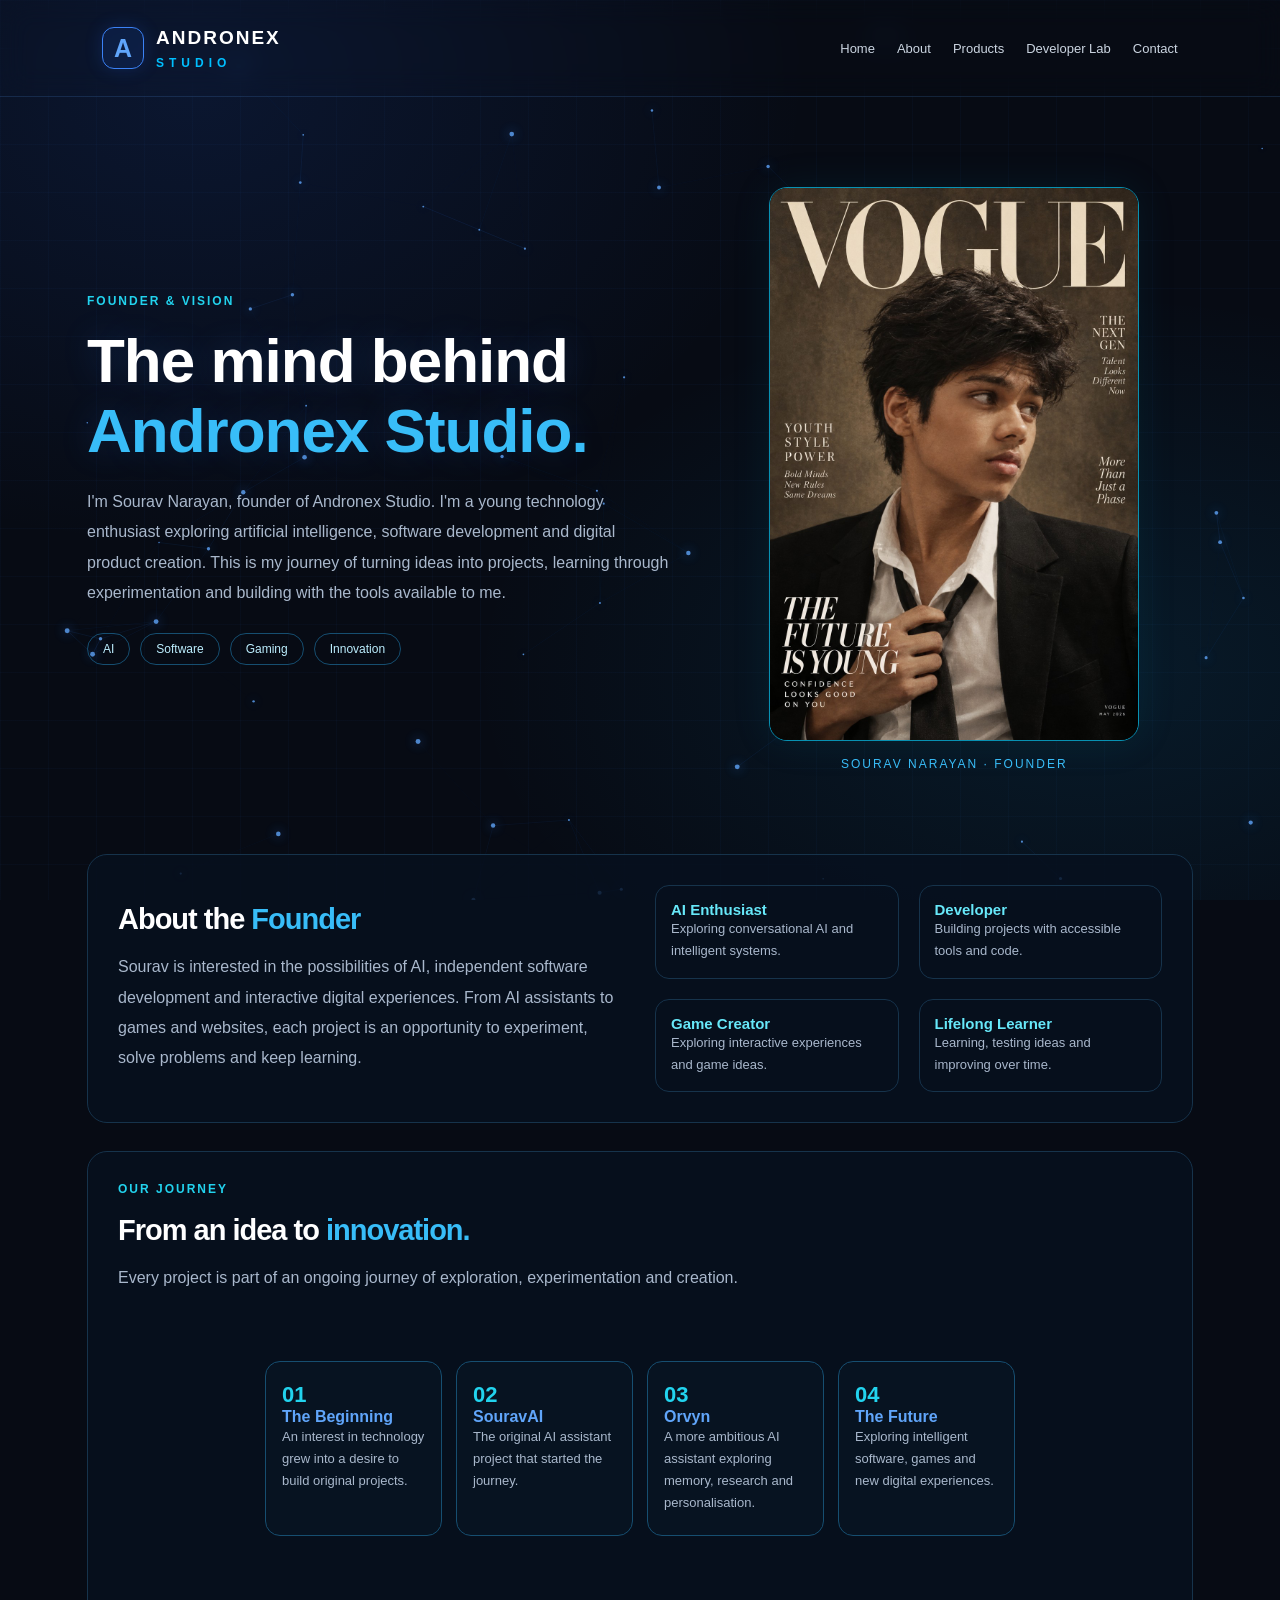
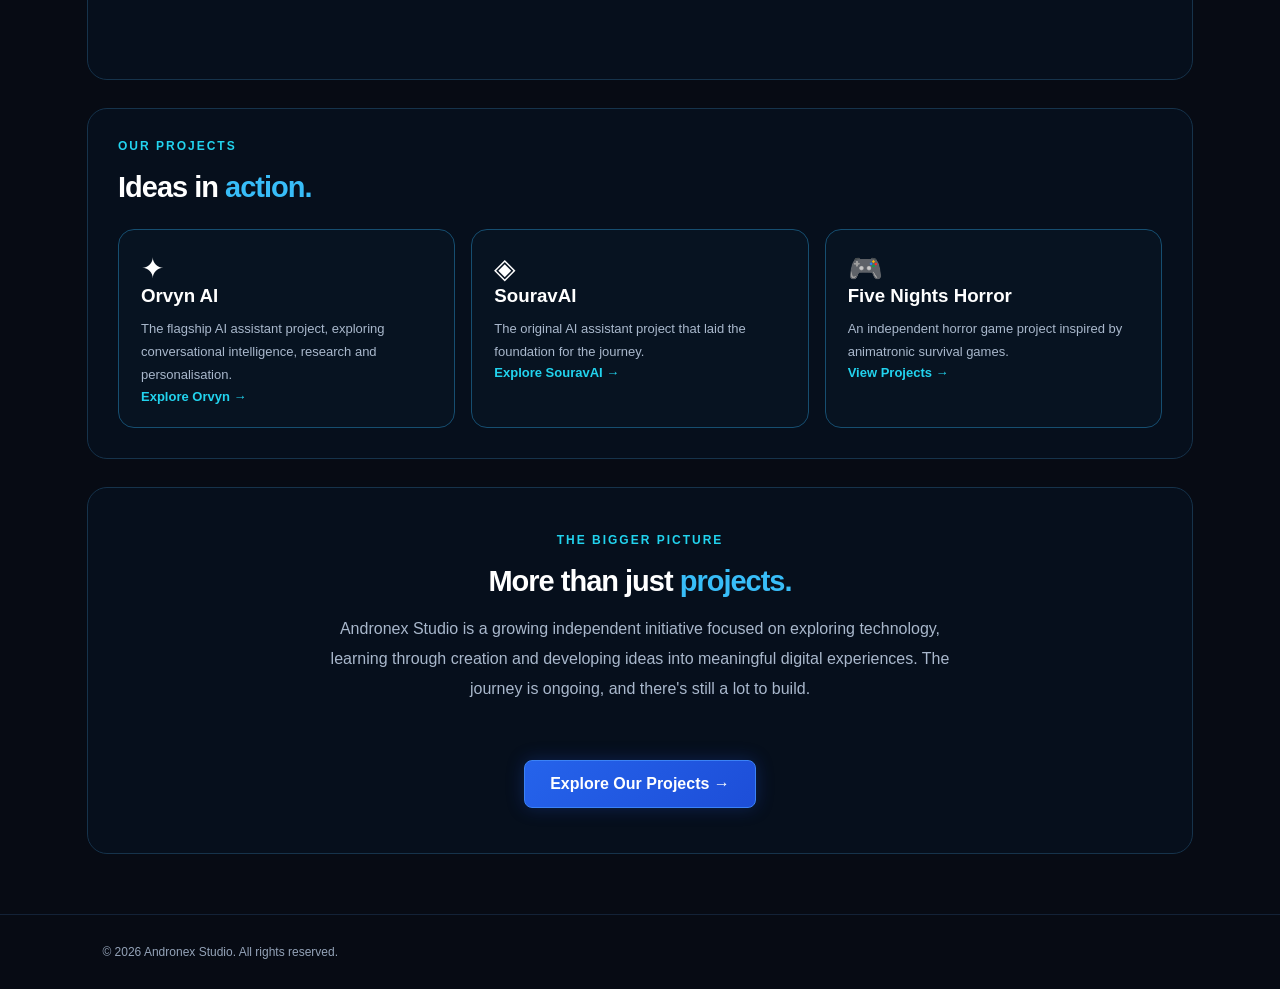
==== commit bf6eeaae: "Update about.html" ====
--- a/about.html
+++ b/about.html
@@ -283,6 +283,7 @@
       <a href="index.html">Home</a>
       <a href="about.html">About</a>
       <a href="products.html">Products</a>
+      <a href="developer-lab.html">Developer Lab</a>
       <a href="contact.html">Contact</a>
     </nav>
   </header>
--- a/styles.css
+++ b/styles.css
@@ -562,8 +562,57 @@
         padding: 30px 20px;
     }
 }
-
-
-
-
-
+/* ANDRONEX STUDIO BRANDING */
+
+.brand {
+  display: flex;
+  align-items: center;
+  gap: 12px;
+  text-decoration: none;
+}
+
+.brand-logo {
+  width: 58px;
+  height: 58px;
+  object-fit: contain;
+  border-radius: 10px;
+  flex-shrink: 0;
+}
+
+.brand-name {
+  font-weight: 800;
+  letter-spacing: 2px;
+  line-height: 1.4;
+}
+
+.brand-name span {
+  display: block;
+  color: #00bfff;
+  font-size: 12px;
+  letter-spacing: 5px;
+}
+
+@media (max-width: 600px) {
+  .brand-logo {
+    width: 42px;
+    height: 42px;
+  }
+
+  .brand {
+    gap: 8px;
+  }
+
+  .brand-name {
+    font-size: 14px;
+    letter-spacing: 1px;
+  }
+
+  .brand-name span {
+    font-size: 10px;
+    letter-spacing: 3px;
+  }
+}
+
+
+
+
